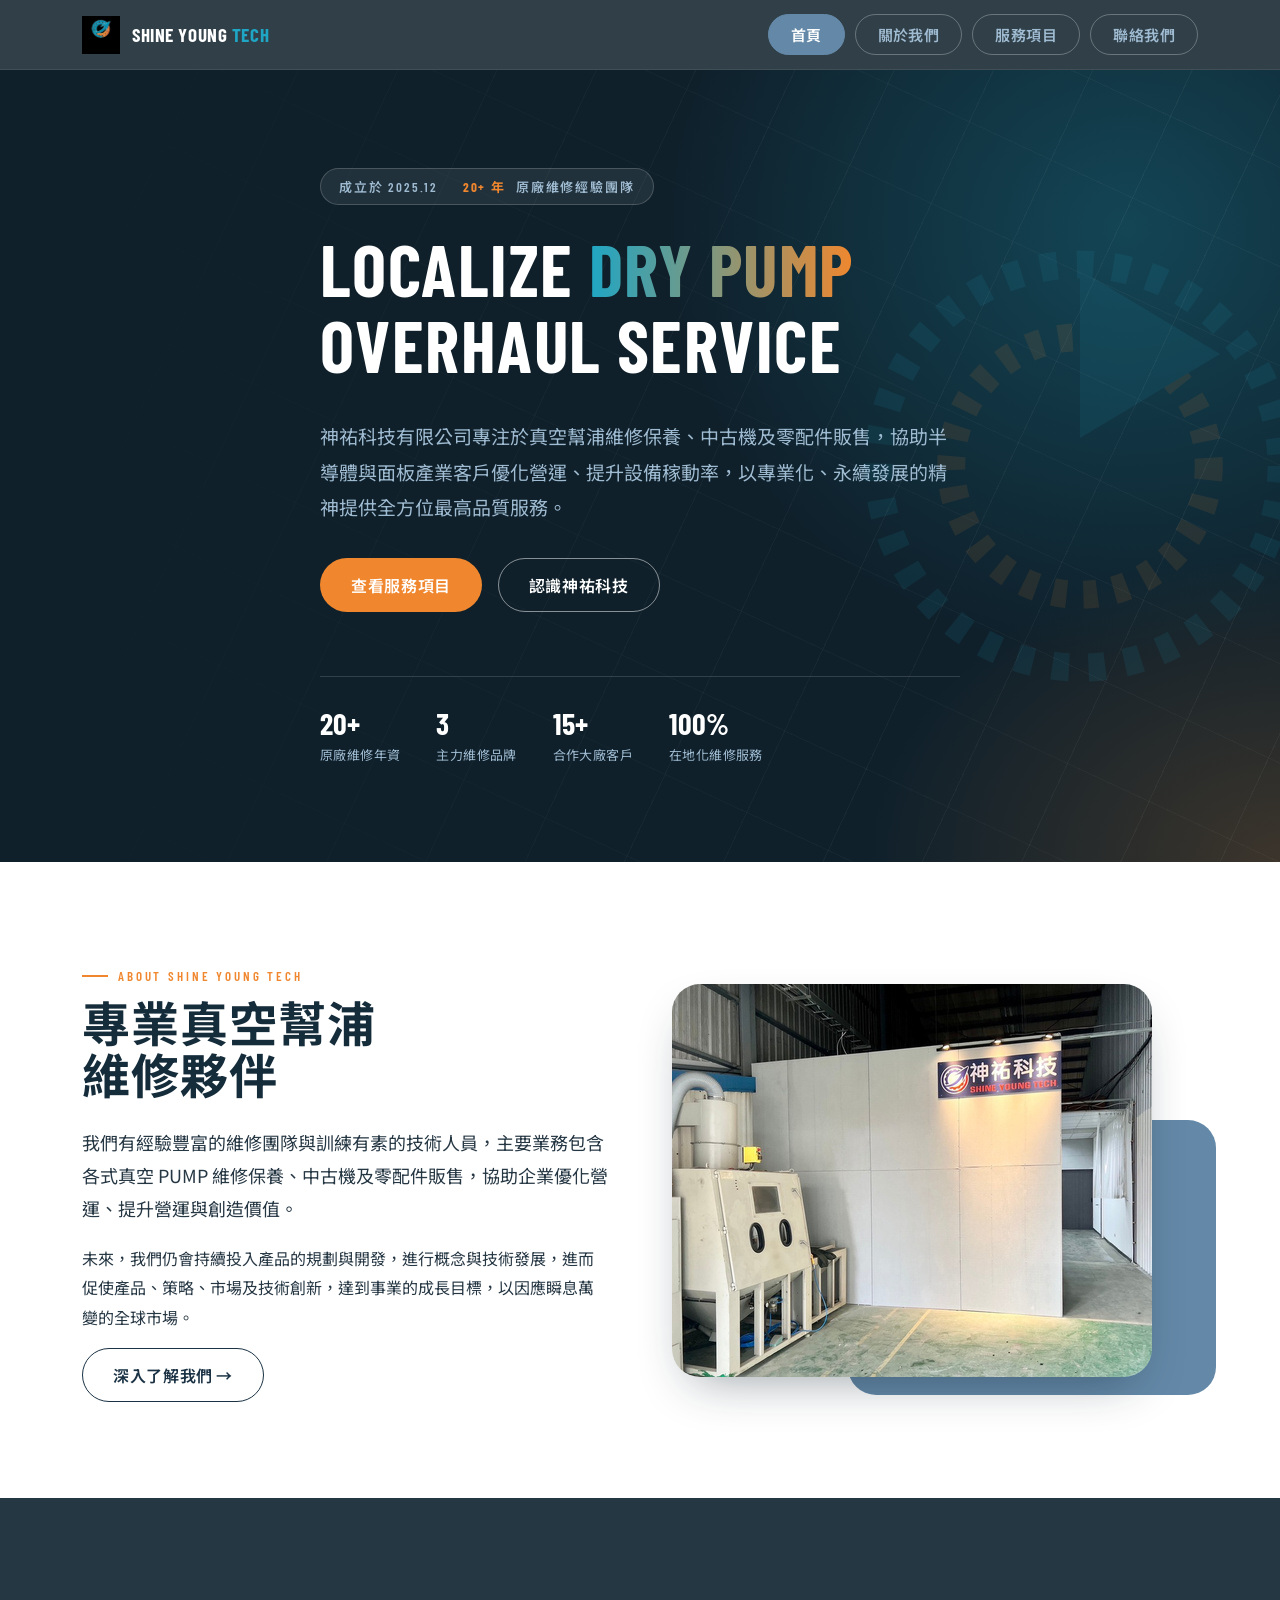
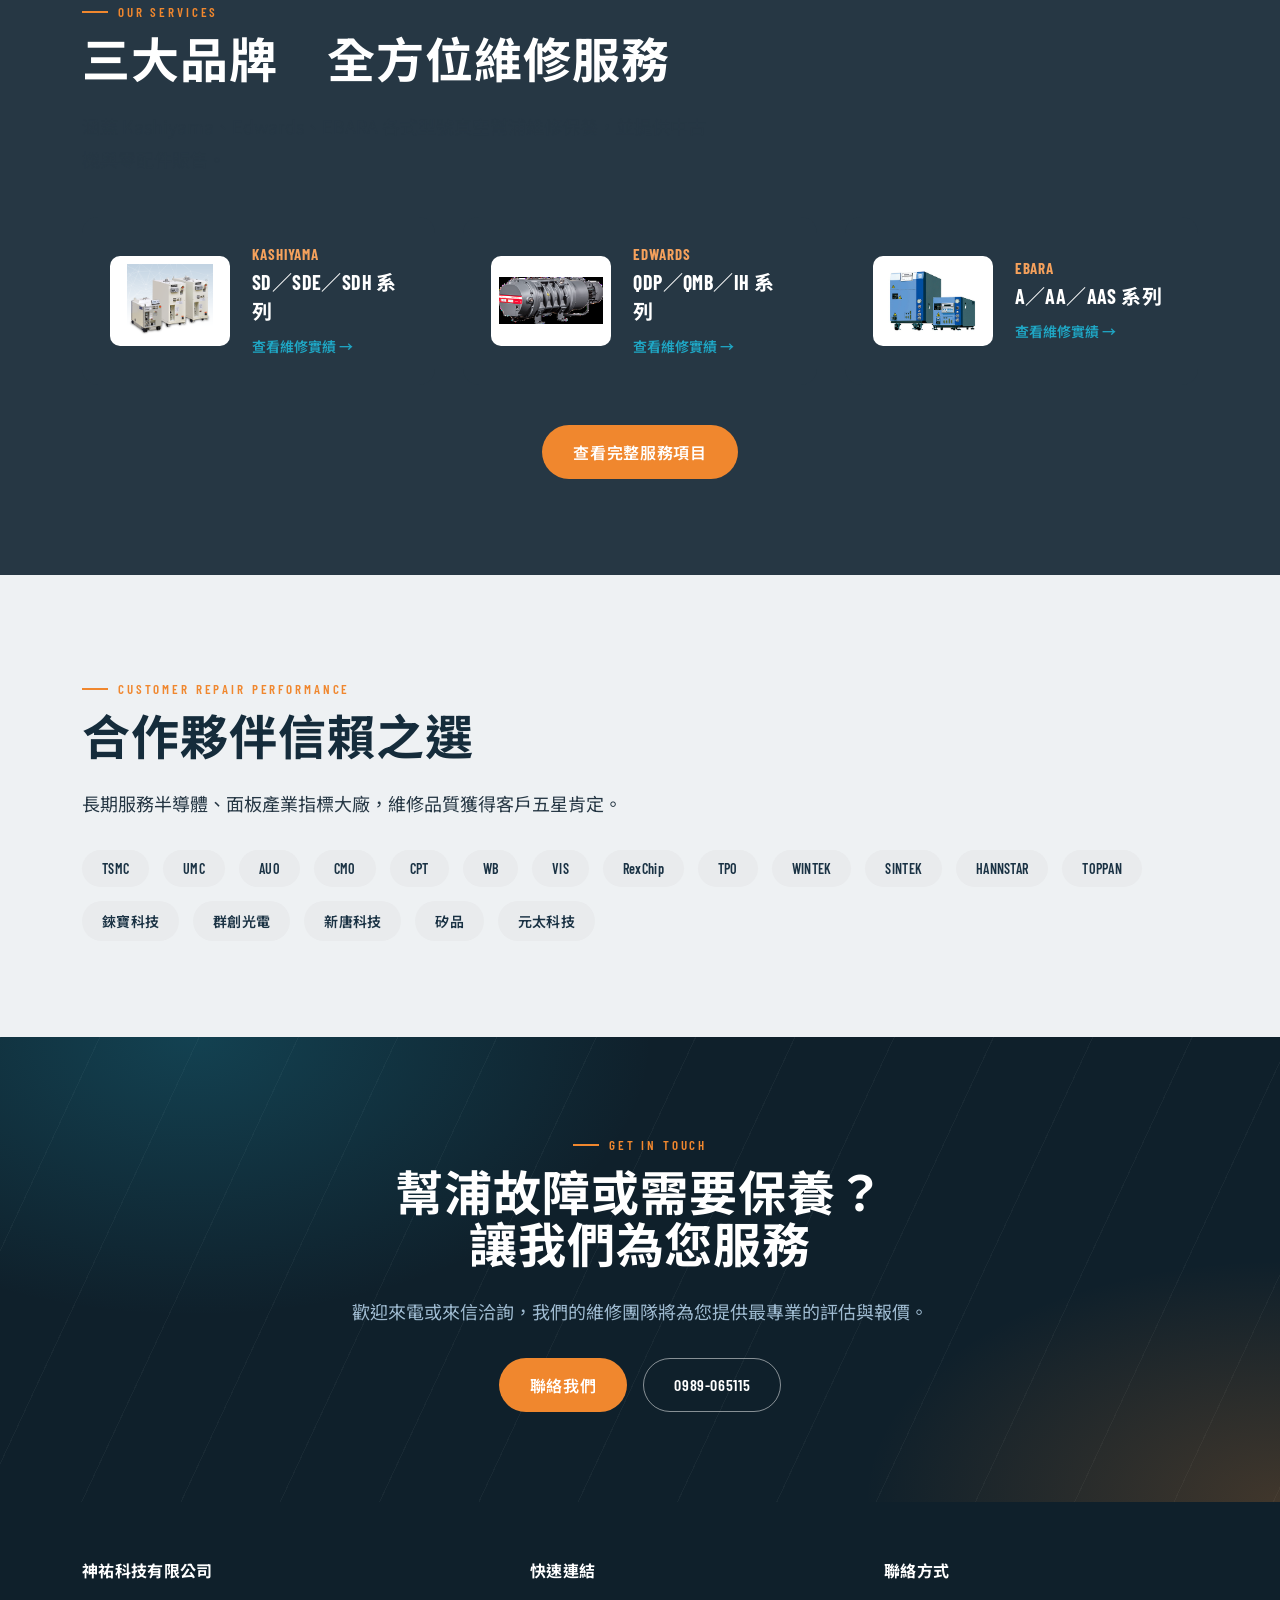
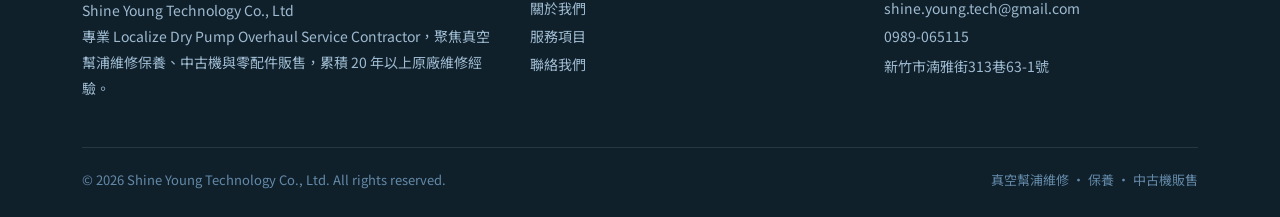
==== index.html @ 69cc83e8 "first commit" ====
<!DOCTYPE html>
<html lang="zh-Hant">
<head>
<meta charset="UTF-8" />
<meta name="viewport" content="width=device-width, initial-scale=1.0" />
<title>神祐科技有限公司｜神祐科技有限公司 SHINE YOUNG TECH</title>
<meta name="description" content="神祐科技有限公司 SHINE YOUNG TECH — 專業真空幫浦（Kashiyama、Edwards、EBARA）維修保養、中古機與零配件販售。" />
<link rel="icon" href="images/logo.png" />
<link rel="stylesheet" href="styles.css" />
</head>
<body>
  <header class="nav">
    <div class="nav-inner">
      <a href="index.html" class="brand">
        <img src="images/logo.png" alt="神祐科技有限公司 Logo" />
        <span class="brand-text">SHINE YOUNG <span>TECH</span></span>
      </a>
      <nav class="nav-links">
        <a href="index.html" class="active">首頁</a>
        <a href="about.html" class="">關於我們</a>
        <a href="service.html" class="">服務項目</a>
        <a href="contact.html" class="">聯絡我們</a>
      </nav>
      <button class="nav-toggle" aria-label="開啟選單">
        <span></span><span></span><span></span>
      </button>
    </div>
  </header>


  <section class="hero">
    <svg class="hero-gear" viewBox="0 0 200 200" fill="none" xmlns="http://www.w3.org/2000/svg" aria-hidden="true">
      <circle cx="100" cy="100" r="72" stroke="#1FA6C4" stroke-width="10" stroke-dasharray="6 7"/>
      <circle cx="100" cy="100" r="46" stroke="#F0872E" stroke-width="10" stroke-dasharray="5 6"/>
      <path d="M100 30 L150 60 L100 90 Z" fill="#1FA6C4"/>
    </svg>
    <div class="container hero-inner">
      <div class="hero-badge">成立於 2025.12　<b>20+ 年</b>原廠維修經驗團隊</div>
      <h1>Localize <em>Dry Pump</em><br>Overhaul Service</h1>
      <p class="lede">神祐科技有限公司專注於真空幫浦維修保養、中古機及零配件販售，協助半導體與面板產業客戶優化營運、提升設備稼動率，以專業化、永續發展的精神提供全方位最高品質服務。</p>
      <div class="hero-actions">
        <a href="service.html" class="btn btn-primary">查看服務項目</a>
        <a href="about.html" class="btn btn-outline">認識神祐科技</a>
      </div>
      <div class="hero-meta">
        <div><b>20+</b><span>原廠維修年資</span></div>
        <div><b>3</b><span>主力維修品牌</span></div>
        <div><b>15+</b><span>合作大廠客戶</span></div>
        <div><b>100%</b><span>在地化維修服務</span></div>
      </div>
    </div>
  </section>

  <section class="section-pad">
    <div class="container">
      <div class="split">
        <div>
          <div class="eyebrow">About Shine Young Tech</div>
          <h2 class="display">專業真空幫浦<br>維修夥伴</h2>
          <p class="lede">我們有經驗豐富的維修團隊與訓練有素的技術人員，主要業務包含各式真空 PUMP 維修保養、中古機及零配件販售，協助企業優化營運、提升營運與創造價值。</p>
          <p>未來，我們仍會持續投入產品的規劃與開發，進行概念與技術發展，進而促使產品、策略、市場及技術創新，達到事業的成長目標，以因應瞬息萬變的全球市場。</p>
          <a href="about.html" class="btn btn-ghost">深入了解我們 →</a>
        </div>
        <div class="photo-frame right">
          <img src="images/env-1.jpg" alt="神祐科技維修工廠實景" />
        </div>
      </div>
    </div>
  </section>

  <section class="section-pad panel">
    <div class="container">
      <div class="eyebrow">Our Services</div>
      <h2 class="display">三大品牌　全方位維修服務</h2>
      <p class="lede">涵蓋 Kashiyama、Edwards、EBARA 各式型號真空幫浦維修保養，並提供中古機與零配件販售。</p>
      <div class="grid grid-3" style="margin-top:40px;">
        <div class="svc-card">
          <img src="images/svc-kashiyama.png" alt="Kashiyama 真空幫浦" />
          <div class="svc-body">
            <div class="svc-brand">KASHIYAMA</div>
            <h3>SD／SDE／SDH 系列</h3>
            <a href="kashiyama.html">查看維修實績 →</a>
          </div>
        </div>
        <div class="svc-card">
          <img src="images/svc-edwards.png" alt="Edwards 真空幫浦" />
          <div class="svc-body">
            <div class="svc-brand">EDWARDS</div>
            <h3>QDP／QMB／IH 系列</h3>
            <a href="edwards.html">查看維修實績 →</a>
          </div>
        </div>
        <div class="svc-card">
          <img src="images/svc-ebara.png" alt="EBARA 真空幫浦" />
          <div class="svc-body">
            <div class="svc-brand">EBARA</div>
            <h3>A／AA／AAS 系列</h3>
            <a href="ebara.html">查看維修實績 →</a>
          </div>
        </div>
      </div>
      <div class="center" style="margin-top:40px;">
        <a href="service.html" class="btn btn-primary">查看完整服務項目</a>
      </div>
    </div>
  </section>

  <section class="section-pad mist">
    <div class="container">
      <div class="eyebrow">Customer Repair Performance</div>
      <h2 class="display">合作夥伴信賴之選</h2>
      <p class="lede">長期服務半導體、面板產業指標大廠，維修品質獲得客戶五星肯定。</p>
      <div class="brand-wall" style="margin-top:30px;">
        <span class="brand-chip">TSMC</span><span class="brand-chip">UMC</span>
        <span class="brand-chip">AUO</span><span class="brand-chip">CMO</span>
        <span class="brand-chip">CPT</span><span class="brand-chip">WB</span>
        <span class="brand-chip">VIS</span><span class="brand-chip">RexChip</span>
        <span class="brand-chip">TPO</span><span class="brand-chip">WINTEK</span>
        <span class="brand-chip">SINTEK</span><span class="brand-chip">HANNSTAR</span>
        <span class="brand-chip">TOPPAN</span><span class="brand-chip">錸寶科技</span>
        <span class="brand-chip">群創光電</span><span class="brand-chip">新唐科技</span>
        <span class="brand-chip">矽品</span><span class="brand-chip">元太科技</span>
      </div>
    </div>
  </section>

  <section class="cta-band">
    <div class="container">
      <div class="eyebrow" style="justify-content:center;">Get In Touch</div>
      <h2 class="display">幫浦故障或需要保養？<br>讓我們為您服務</h2>
      <p class="lede">歡迎來電或來信洽詢，我們的維修團隊將為您提供最專業的評估與報價。</p>
      <div class="cta-actions">
        <a href="contact.html" class="btn btn-primary">聯絡我們</a>
        <a href="tel:0989065115" class="btn btn-outline">0989-065115</a>
      </div>
    </div>
  </section>

  <footer class="site-footer">
    <div class="container">
      <div class="footer-grid">
        <div>
          <h4>神祐科技有限公司</h4>
          <p>Shine Young Technology Co., Ltd<br>專業 Localize Dry Pump Overhaul Service Contractor，聚焦真空幫浦維修保養、中古機與零配件販售，累積 20 年以上原廠維修經驗。</p>
        </div>
        <div>
          <h4>快速連結</h4>
          <a href="about.html">關於我們</a>
          <a href="service.html">服務項目</a>
          <a href="contact.html">聯絡我們</a>
        </div>
        <div>
          <h4>聯絡方式</h4>
          <a href="mailto:shine.young.tech@gmail.com">shine.young.tech@gmail.com</a>
          <a href="tel:0989065115">0989-065115</a>
          <p>新竹市湳雅街313巷63-1號</p>
        </div>
      </div>
      <div class="footer-bottom">
        <span>© 2026 Shine Young Technology Co., Ltd. All rights reserved.</span>
        <span>真空幫浦維修 · 保養 · 中古機販售</span>
      </div>
    </div>
  </footer>

<script src="nav.js"></script>
</body>
</html>
---- styles.css ----
/* ===========================================================
   SHINE YOUNG TECH — site stylesheet
   Palette derived from the company deck:
   navy 950 #10222E / navy 800 #1A3244 / panel 700 #263744
   slate 600 #3C586D / steel 500 #6489A8 / teal accent #1FA6C4
   orange accent #F0872E / mist grey #E9EBED
   =========================================================== */

@import url('https://fonts.googleapis.com/css2?family=Barlow+Condensed:wght@500;600;700;800&family=Noto+Sans+TC:wght@400;500;700;900&display=swap');

:root{
  --navy-950:#0F202B;
  --navy-900:#152C3B;
  --navy-800:#1A3244;
  --navy-700:#263744;
  --slate-600:#3C586D;
  --steel-500:#6489A8;
  --steel-300:#9FBBD1;
  --teal-400:#1FA6C4;
  --orange-500:#F0872E;
  --orange-400:#F5A15C;
  --mist-100:#EEF1F3;
  --mist-200:#E9EBED;
  --ink:#16283A;
  --white:#FFFFFF;
  --shadow: 0 20px 50px -20px rgba(15,32,43,.45);
  --radius-lg: 28px;
  --radius-md: 16px;
  --font-display:'Barlow Condensed', 'Noto Sans TC', sans-serif;
  --font-body:'Noto Sans TC', 'Barlow Condensed', sans-serif;
}

*{box-sizing:border-box;}
html{scroll-behavior:smooth;}
body{
  margin:0;
  font-family:var(--font-body);
  color:var(--ink);
  background:var(--white);
  -webkit-font-smoothing:antialiased;
}
img{max-width:100%;display:block;}
a{color:inherit;text-decoration:none;}
ul{margin:0;padding:0;list-style:none;}
h1,h2,h3,h4{
  font-family:var(--font-display);
  font-weight:700;
  letter-spacing:.02em;
  margin:0 0 .5em;
  color:var(--navy-900);
}
p{line-height:1.85;margin:0 0 1em;color:var(--navy-700);}
.container{
  max-width:1180px;
  margin:0 auto;
  padding:0 32px;
}
section{position:relative;}

/* ---------- utility ---------- */
.section-pad{padding:96px 0;}
.section-pad-sm{padding:64px 0;}
.dark{background:var(--navy-950);color:var(--white);}
.dark p{color:var(--steel-300);}
.dark h1,.dark h2,.dark h3,.dark h4{color:var(--white);}
.panel{background:var(--navy-700);color:var(--white);}
.panel p{color:var(--steel-300);}
.panel h1,.panel h2,.panel h3{color:var(--white);}
.mist{background:var(--mist-100);}
.center{text-align:center;}
.eyebrow{
  display:inline-flex;
  align-items:center;
  gap:10px;
  font-family:var(--font-display);
  font-weight:600;
  letter-spacing:.22em;
  text-transform:uppercase;
  font-size:13px;
  color:var(--orange-500);
  margin-bottom:14px;
}
.eyebrow::before{
  content:"";
  width:26px;height:2px;
  background:var(--orange-500);
  display:inline-block;
}
h1.display{
  font-size:clamp(40px,6vw,68px);
  line-height:1.04;
  text-transform:uppercase;
}
h2.display{
  font-size:clamp(32px,4.4vw,48px);
  line-height:1.08;
  text-transform:uppercase;
}
.lede{font-size:18px;color:var(--steel-300);max-width:640px;}
.mist .lede,.section-pad p.lede{color:var(--navy-700);}

/* ---------- buttons ---------- */
.btn{
  display:inline-flex;
  align-items:center;
  gap:8px;
  padding:14px 30px;
  border-radius:999px;
  font-family:var(--font-display);
  font-weight:600;
  letter-spacing:.04em;
  font-size:16px;
  border:1px solid transparent;
  cursor:pointer;
  transition:transform .2s ease, background .2s ease, color .2s ease, border-color .2s ease;
}
.btn:hover{transform:translateY(-2px);}
.btn-primary{background:var(--orange-500);color:var(--white);}
.btn-primary:hover{background:var(--orange-400);}
.btn-outline{border-color:rgba(255,255,255,.5);color:var(--white);}
.btn-outline:hover{border-color:var(--white);background:rgba(255,255,255,.08);}
.btn-ghost{border-color:var(--navy-800);color:var(--navy-800);}
.btn-ghost:hover{background:var(--navy-800);color:var(--white);}
.btn-sm{padding:10px 22px;font-size:14px;}

/* ---------- nav ---------- */
.nav{
  position:sticky;top:0;z-index:100;
  background:rgba(15,32,43,.86);
  backdrop-filter:blur(10px);
  border-bottom:1px solid rgba(255,255,255,.08);
}
.nav-inner{
  max-width:1180px;margin:0 auto;padding:14px 32px;
  display:flex;align-items:center;justify-content:space-between;
}
.brand{display:flex;align-items:center;gap:12px;}
.brand img{width:38px;height:38px;}
.brand-text{
  font-family:var(--font-display);
  font-weight:700;
  font-size:19px;
  color:var(--white);
  letter-spacing:.03em;
}
.brand-text span{color:var(--teal-400);}
.nav-links{display:flex;align-items:center;gap:10px;}
.nav-links a{
  padding:9px 22px;
  border-radius:999px;
  border:1px solid rgba(255,255,255,.28);
  color:var(--steel-300);
  font-family:var(--font-display);
  font-weight:600;
  font-size:15px;
  letter-spacing:.03em;
  transition:.2s ease;
}
.nav-links a:hover{border-color:var(--white);color:var(--white);}
.nav-links a.active{background:var(--steel-500);border-color:var(--steel-500);color:var(--white);}
.nav-toggle{display:none;background:none;border:0;cursor:pointer;padding:6px;}
.nav-toggle span{display:block;width:24px;height:2px;background:var(--white);margin:5px 0;}

@media (max-width:860px){
  .nav-toggle{display:block;}
  .nav-links{
    position:absolute;top:100%;left:0;right:0;
    background:var(--navy-900);
    flex-direction:column;align-items:stretch;
    padding:14px 24px 22px;
    display:none;
    border-bottom:1px solid rgba(255,255,255,.08);
  }
  .nav-links.open{display:flex;}
  .nav-links a{text-align:center;}
}

/* ---------- footer ---------- */
.site-footer{
  background:var(--navy-950);
  color:var(--steel-300);
  padding:56px 0 28px;
}
.footer-grid{
  display:grid;
  grid-template-columns:1.3fr 1fr 1fr;
  gap:40px;
  padding-bottom:32px;
  border-bottom:1px solid rgba(255,255,255,.1);
}
.footer-grid h4{color:var(--white);font-size:16px;margin-bottom:16px;}
.footer-grid p, .footer-grid a{color:var(--steel-300);font-size:14px;}
.footer-grid a{display:block;margin-bottom:8px;transition:.2s;}
.footer-grid a:hover{color:var(--white);}
.footer-bottom{
  display:flex;justify-content:space-between;flex-wrap:wrap;gap:8px;
  padding-top:22px;font-size:13px;color:var(--steel-500,#6489A8);
}
@media (max-width:720px){.footer-grid{grid-template-columns:1fr;}}

/* ---------- hero ---------- */
.hero{
  position:relative;
  min-height:88vh;
  display:flex;
  align-items:center;
  background:var(--navy-950);
  overflow:hidden;
}
.hero::before{
  content:"";
  position:absolute;inset:0;
  background:
    radial-gradient(60% 90% at 88% 20%, rgba(31,166,196,.28) 0%, transparent 60%),
    radial-gradient(50% 60% at 100% 100%, rgba(240,135,46,.20) 0%, transparent 65%);
  pointer-events:none;
}
.hero::after{
  content:"";
  position:absolute;inset:0;
  background:
    repeating-linear-gradient(115deg, rgba(255,255,255,.045) 0 1px, transparent 1px 90px),
    repeating-linear-gradient(25deg, rgba(255,255,255,.03) 0 1px, transparent 1px 90px);
  mask-image:linear-gradient(90deg, rgba(0,0,0,0) 0%, rgba(0,0,0,.85) 60%, rgba(0,0,0,1) 100%);
  -webkit-mask-image:linear-gradient(90deg, rgba(0,0,0,0) 0%, rgba(0,0,0,.85) 60%, rgba(0,0,0,1) 100%);
  pointer-events:none;
}
.hero-gear{
  position:absolute;right:-80px;top:50%;transform:translateY(-50%);
  width:560px;height:560px;opacity:.10;
  pointer-events:none;
}
.hero-inner{position:relative;z-index:2;}
.hero-badge{
  display:inline-flex;align-items:center;gap:10px;
  padding:8px 18px;border-radius:999px;
  background:rgba(255,255,255,.08);
  border:1px solid rgba(255,255,255,.18);
  font-size:13px;letter-spacing:.14em;text-transform:uppercase;
  font-family:var(--font-display);font-weight:600;
  color:var(--steel-300);margin-bottom:26px;
}
.hero-badge b{color:var(--orange-500);}
.hero h1{
  color:var(--white);
  font-size:clamp(38px,6.4vw,72px);
  line-height:1.05;
  text-transform:uppercase;
  max-width:900px;
}
.hero h1 em{
  font-style:normal;
  background:linear-gradient(90deg,var(--teal-400),var(--orange-500));
  -webkit-background-clip:text;background-clip:text;color:transparent;
}
.hero .lede{color:var(--steel-300);margin:22px 0 34px;font-size:19px;}
.hero-actions{display:flex;gap:16px;flex-wrap:wrap;}
.hero-meta{
  margin-top:64px;
  display:flex;gap:36px;flex-wrap:wrap;
  padding-top:28px;border-top:1px solid rgba(255,255,255,.14);
}
.hero-meta div{display:flex;flex-direction:column;gap:4px;}
.hero-meta b{font-family:var(--font-display);font-size:30px;color:var(--white);}
.hero-meta span{font-size:13px;color:var(--steel-300);letter-spacing:.03em;}

/* ---------- page hero (inner pages) ---------- */
.page-hero{
  background:var(--navy-950);
  padding:76px 0 64px;
  position:relative;
  overflow:hidden;
}
.page-hero::after{
  content:"";position:absolute;right:-120px;top:-120px;
  width:360px;height:360px;border-radius:50%;
  background:radial-gradient(circle,rgba(31,166,196,.18),transparent 70%);
}
.page-hero h1{color:var(--white);}
.breadcrumb{
  font-size:13px;letter-spacing:.08em;text-transform:uppercase;
  color:var(--steel-300);margin-bottom:18px;font-family:var(--font-display);font-weight:600;
}
.breadcrumb a{color:var(--teal-400);}
.breadcrumb a:hover{text-decoration:underline;}

/* ---------- cards / grids ---------- */
.grid{display:grid;gap:28px;}
.grid-2{grid-template-columns:1fr 1fr;}
.grid-3{grid-template-columns:repeat(3,1fr);}
.grid-4{grid-template-columns:repeat(4,1fr);}
@media (max-width:900px){
  .grid-2,.grid-3,.grid-4{grid-template-columns:1fr 1fr;}
}
@media (max-width:620px){
  .grid-2,.grid-3,.grid-4{grid-template-columns:1fr;}
}

.card{
  background:var(--white);
  border-radius:var(--radius-md);
  padding:34px;
  box-shadow:var(--shadow);
  border:1px solid var(--mist-200);
}
.card h3{font-size:22px;margin-bottom:10px;}
.card p{font-size:15px;}

.split{
  display:grid;
  grid-template-columns:1fr 1fr;
  gap:64px;
  align-items:center;
}
@media (max-width:900px){.split{grid-template-columns:1fr;gap:36px;}}
.split img{border-radius:var(--radius-lg);box-shadow:var(--shadow);}

/* photo frame accent (echoes deck's offset-block motif) */
.photo-frame{position:relative;}
.photo-frame::before{
  content:"";
  position:absolute;
  width:70%;height:70%;
  background:var(--steel-500);
  border-radius:var(--radius-lg);
  z-index:0;
}
.photo-frame.right::before{right:-18px;bottom:-18px;}
.photo-frame.left::before{left:-18px;bottom:-18px;}
.photo-frame img{position:relative;z-index:1;}

/* service cards */
.svc-card{
  background:var(--navy-700);
  border-radius:var(--radius-md);
  padding:28px;
  color:var(--white);
  display:flex;
  gap:22px;
  align-items:center;
  transition:transform .25s ease, background .25s ease;
}
.svc-card:hover{transform:translateY(-4px);background:var(--slate-600);}
.svc-card img{
  width:120px;height:90px;object-fit:contain;
  background:var(--white);
  border-radius:10px;
  padding:8px;flex:none;
}
.svc-card .svc-body{flex:1;}
.svc-card .svc-brand{
  font-family:var(--font-display);font-weight:700;font-size:15px;
  color:var(--orange-400);letter-spacing:.06em;margin-bottom:4px;
}
.svc-card h3{color:var(--white);font-size:20px;margin-bottom:8px;}
.svc-card p{color:var(--steel-300);font-size:14px;margin-bottom:14px;}
.svc-card a{
  font-family:var(--font-display);font-weight:600;font-size:14px;
  color:var(--teal-400);display:inline-flex;align-items:center;gap:6px;
}
.svc-card a:hover{text-decoration:underline;}

/* process steps */
.steps{display:flex;flex-direction:column;gap:0;}
.step{
  display:flex;gap:20px;align-items:flex-start;
  padding:18px 0;
  border-bottom:1px solid rgba(255,255,255,.08);
}
.step:last-child{border-bottom:0;}
.step .num{
  width:38px;height:38px;border-radius:50%;
  border:1px solid var(--teal-400);color:var(--teal-400);
  display:flex;align-items:center;justify-content:center;
  font-family:var(--font-display);font-weight:700;flex:none;
}
.step h4{color:var(--white);font-size:17px;margin:0;}

/* logo wall */
.brand-wall{
  display:flex;flex-wrap:wrap;gap:14px;
}
.brand-chip{
  padding:10px 20px;border-radius:999px;
  background:var(--mist-200);
  font-family:var(--font-display);font-weight:600;
  font-size:14px;color:var(--navy-800);
  letter-spacing:.02em;
}

/* gallery */
.gallery{display:grid;grid-template-columns:repeat(4,1fr);gap:16px;}
.gallery img{border-radius:12px;aspect-ratio:4/3;object-fit:cover;box-shadow:var(--shadow);}
@media (max-width:900px){.gallery{grid-template-columns:repeat(2,1fr);}}

/* CTA band */
.cta-band{
  position:relative;
  padding:90px 0;
  background:var(--navy-950);
  overflow:hidden;
  text-align:center;
}
.cta-band::before{
  content:"";position:absolute;inset:0;
  background:
    radial-gradient(60% 100% at 15% 0%, rgba(31,166,196,.25) 0%, transparent 60%),
    radial-gradient(50% 80% at 100% 100%, rgba(240,135,46,.22) 0%, transparent 65%),
    repeating-linear-gradient(115deg, rgba(255,255,255,.04) 0 1px, transparent 1px 90px);
}
.cta-band .container{position:relative;z-index:2;}
.cta-band h2{color:var(--white);}
.cta-band .lede{margin:0 auto 30px;color:var(--steel-300);}
.cta-actions{display:flex;justify-content:center;gap:16px;flex-wrap:wrap;}

/* contact page */
.contact-grid{
  display:grid;
  grid-template-columns:.9fr 1.1fr;
  gap:48px;
}
@media (max-width:900px){.contact-grid{grid-template-columns:1fr;}}
.info-card{
  background:var(--navy-700);
  color:var(--white);
  border-radius:var(--radius-lg);
  padding:36px;
}
.info-card h3{color:var(--white);}
.info-row{
  display:flex;gap:16px;align-items:flex-start;
  padding:16px 0;border-top:1px solid rgba(255,255,255,.1);
}
.info-row:first-of-type{border-top:0;}
.info-row .ic{
  width:42px;height:42px;border-radius:50%;
  background:var(--orange-500);color:var(--white);
  display:flex;align-items:center;justify-content:center;flex:none;
  font-size:18px;
}
.info-row b{display:block;color:var(--white);font-family:var(--font-display);font-size:15px;letter-spacing:.02em;}
.info-row span{color:var(--steel-300);font-size:15px;}

.form{
  background:var(--white);
  border:1px solid var(--mist-200);
  border-radius:var(--radius-lg);
  padding:40px;
  box-shadow:var(--shadow);
}
.form-row{display:grid;grid-template-columns:1fr 1fr;gap:18px;margin-bottom:18px;}
@media (max-width:560px){.form-row{grid-template-columns:1fr;}}
.field{display:flex;flex-direction:column;gap:8px;}
.field label{font-size:13px;font-weight:700;color:var(--navy-800);letter-spacing:.03em;}
.field input,.field textarea,.field select{
  border:1px solid var(--mist-200);
  background:var(--mist-100);
  border-radius:10px;
  padding:13px 16px;
  font-family:var(--font-body);
  font-size:15px;
  color:var(--ink);
}
.field textarea{resize:vertical;min-height:120px;}
.field input:focus,.field textarea:focus,.field select:focus{
  outline:2px solid var(--teal-400);outline-offset:1px;background:var(--white);
}

.step-plain{
  padding:14px 0;
  border-bottom:1px solid var(--mist-200);
  font-size:17px;
  color:var(--navy-800);
}
.step-plain:last-child{border-bottom:0;}
.step-plain b{color:var(--orange-500);font-family:var(--font-display);}

/* misc */
.tag-check{
  display:flex;align-items:center;gap:12px;margin-bottom:14px;
}
.tag-check .dot{
  width:26px;height:26px;border-radius:50%;
  background:var(--teal-400);color:var(--navy-950);
  display:flex;align-items:center;justify-content:center;
  font-size:13px;font-weight:800;flex:none;
}

/* focus visibility */
a:focus-visible,button:focus-visible,input:focus-visible,textarea:focus-visible{
  outline:2px solid var(--teal-400);outline-offset:2px;
}

@media (prefers-reduced-motion: reduce){
  *{animation:none !important;transition:none !important;}
}
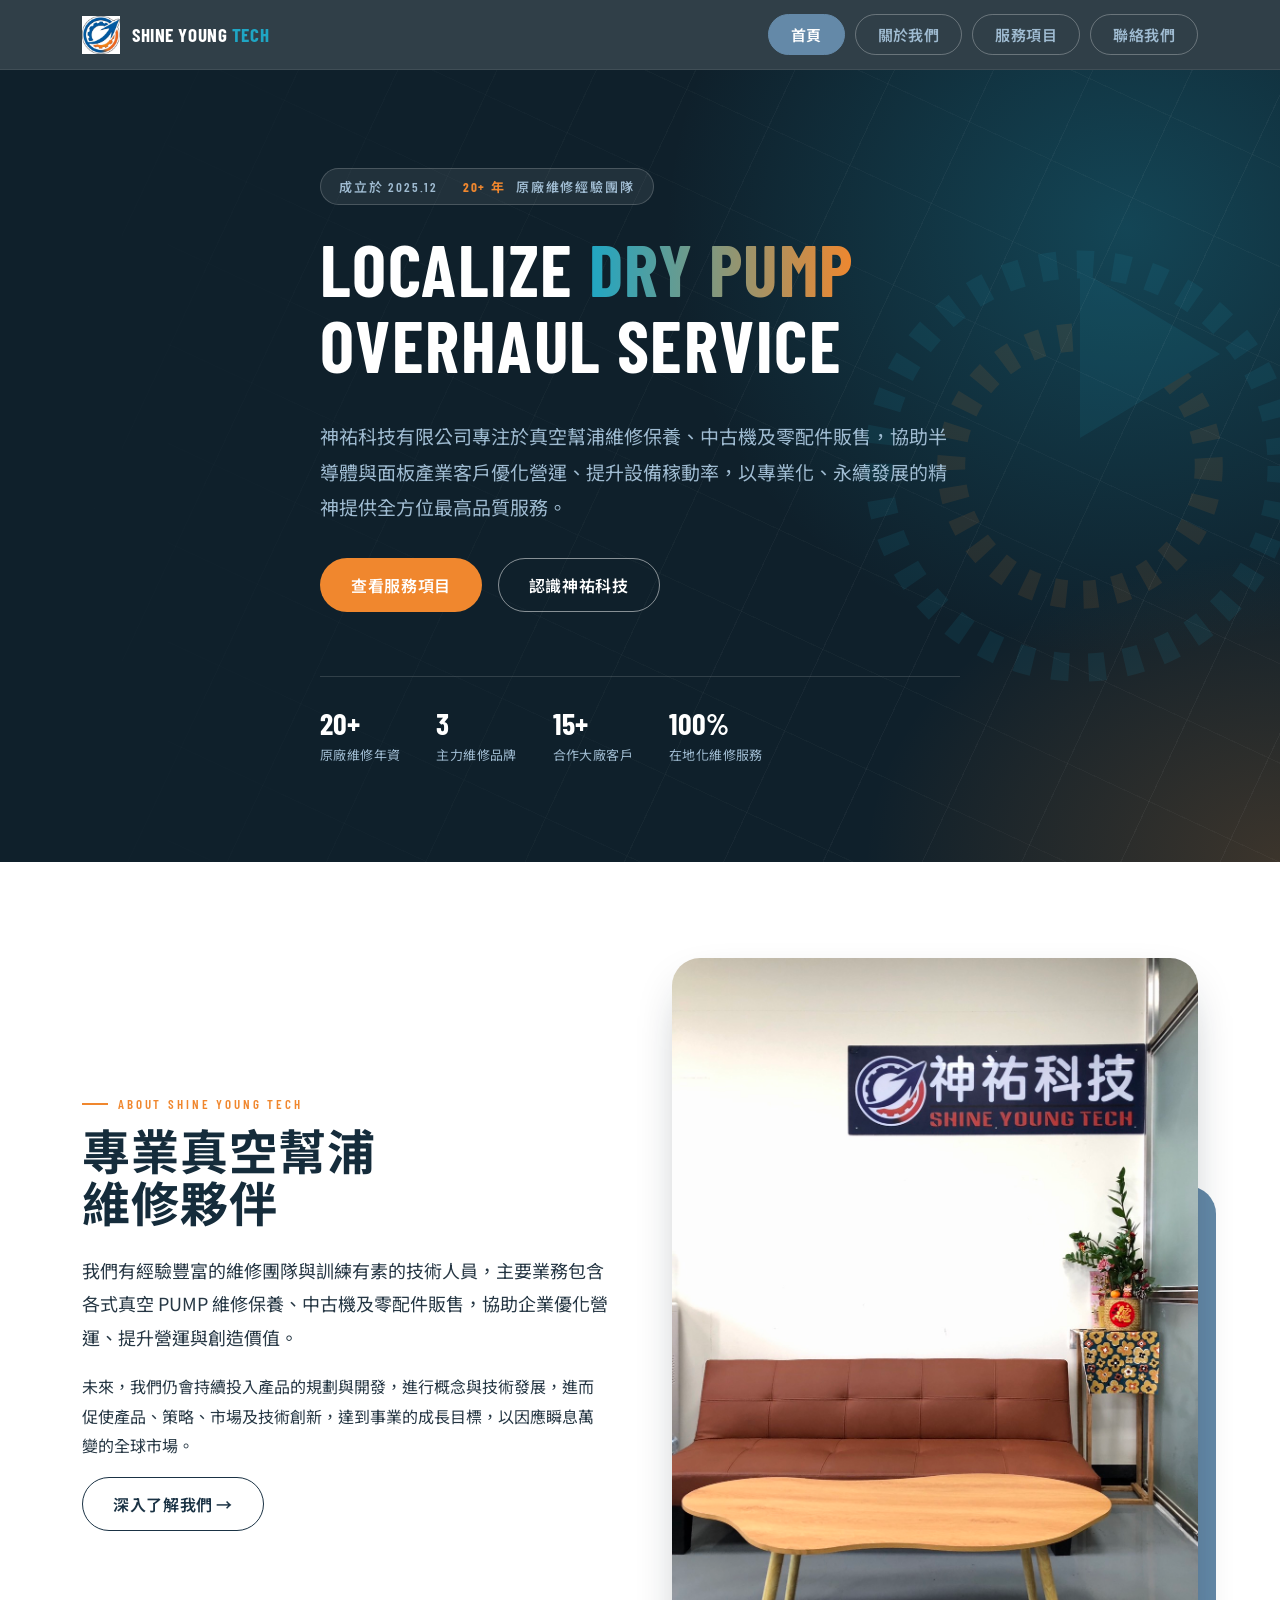
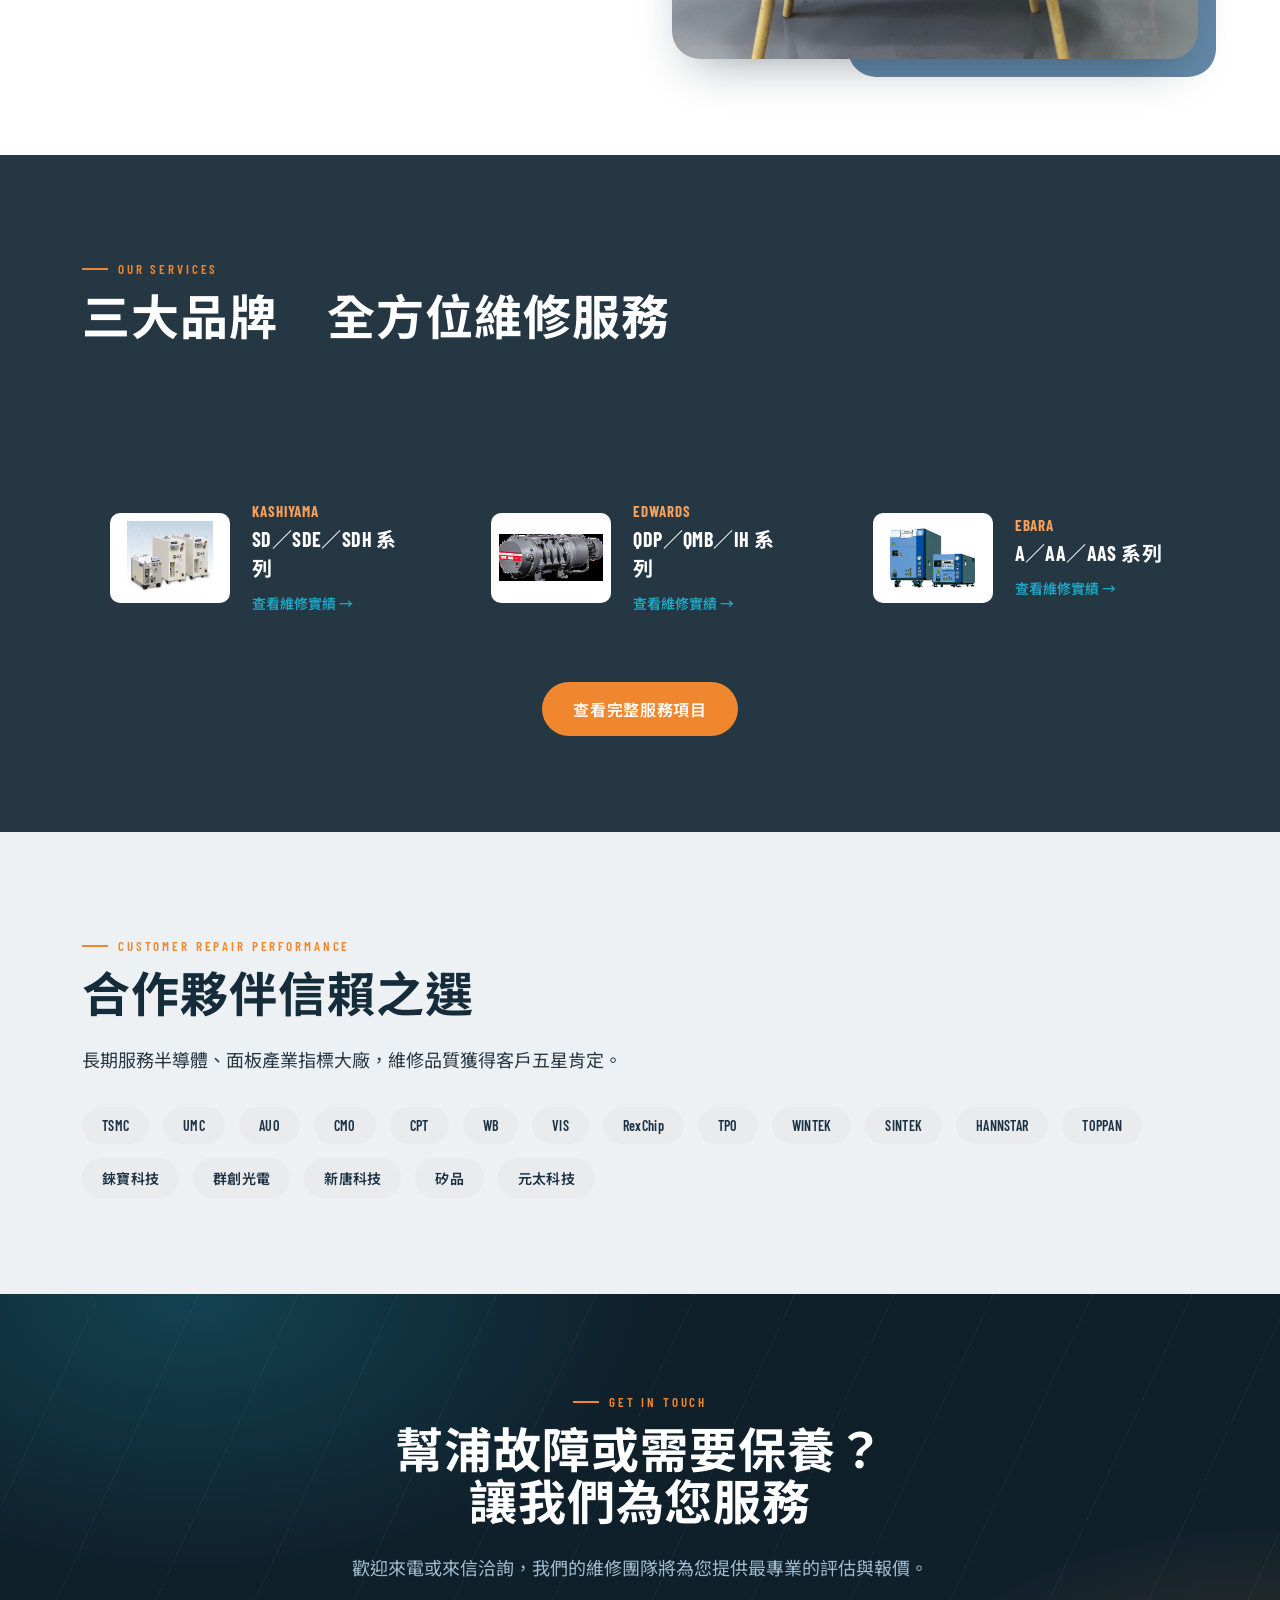
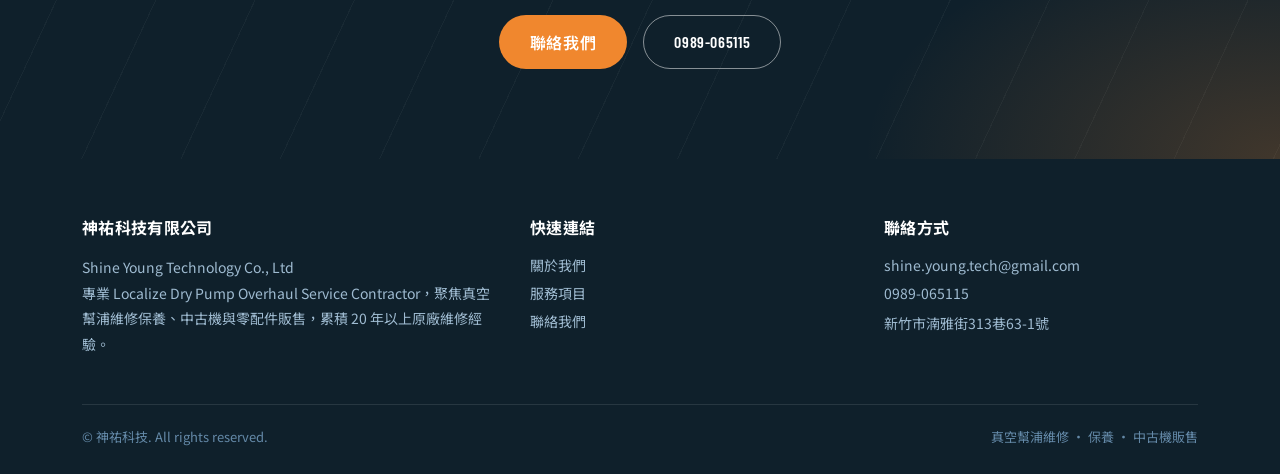
==== commit 1c7e2853: "改圖片 神祐logo和主場景 以及 產權聲明" ====
--- a/index.html
+++ b/index.html
@@ -5,14 +5,14 @@
 <meta name="viewport" content="width=device-width, initial-scale=1.0" />
 <title>神祐科技有限公司｜神祐科技有限公司 SHINE YOUNG TECH</title>
 <meta name="description" content="神祐科技有限公司 SHINE YOUNG TECH — 專業真空幫浦（Kashiyama、Edwards、EBARA）維修保養、中古機與零配件販售。" />
-<link rel="icon" href="images/logo.png" />
+<link rel="icon" href="images/IMG_3311.JPG" />
 <link rel="stylesheet" href="styles.css" />
 </head>
 <body>
   <header class="nav">
     <div class="nav-inner">
       <a href="index.html" class="brand">
-        <img src="images/logo.png" alt="神祐科技有限公司 Logo" />
+        <img src="images/IMG_3311.JPG" alt="神祐科技有限公司 Logo" />
         <span class="brand-text">SHINE YOUNG <span>TECH</span></span>
       </a>
       <nav class="nav-links">
@@ -62,7 +62,7 @@
           <a href="about.html" class="btn btn-ghost">深入了解我們 →</a>
         </div>
         <div class="photo-frame right">
-          <img src="images/env-1.jpg" alt="神祐科技維修工廠實景" />
+          <img src="images/IMG_3310.JPG" alt="神祐科技維修工廠實景" />
         </div>
       </div>
     </div>
@@ -157,7 +157,7 @@
         </div>
       </div>
       <div class="footer-bottom">
-        <span>© 2026 Shine Young Technology Co., Ltd. All rights reserved.</span>
+        <span>© 神祐科技. All rights reserved.</span>
         <span>真空幫浦維修 · 保養 · 中古機販售</span>
       </div>
     </div>
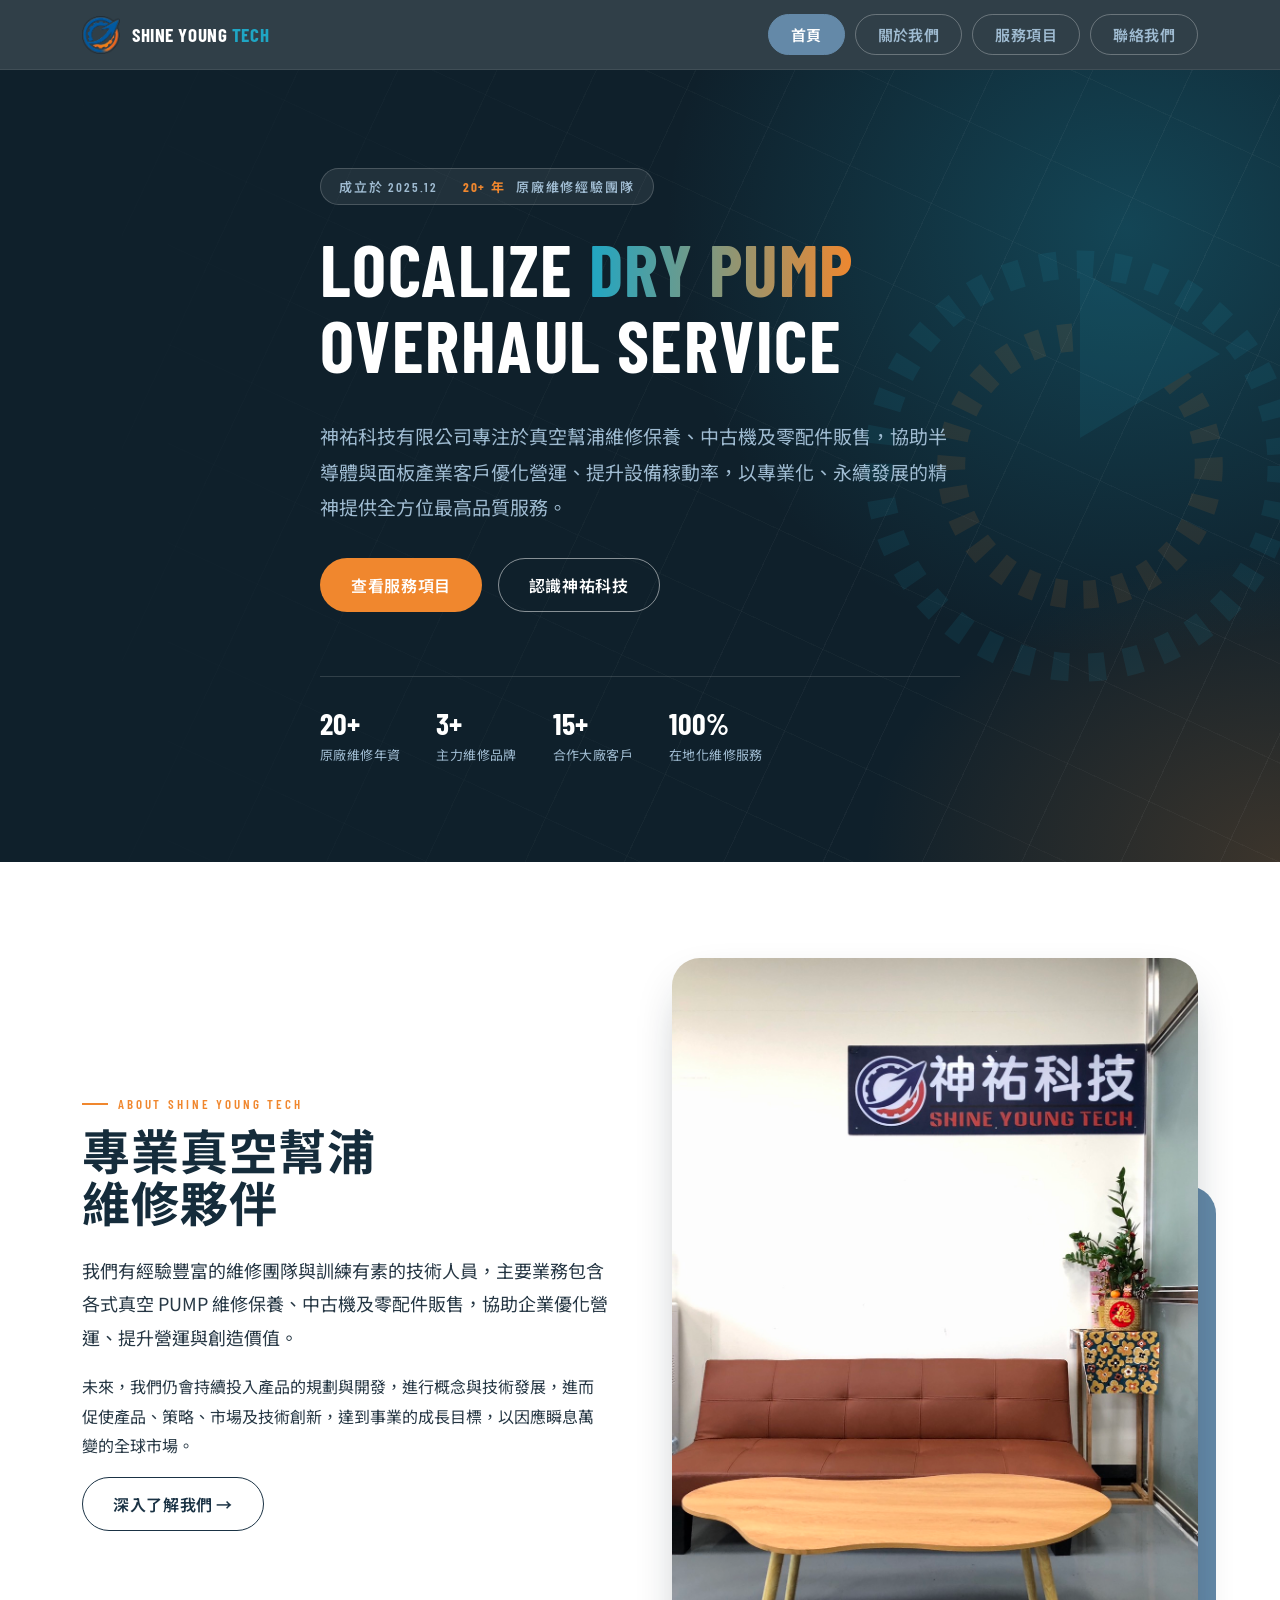
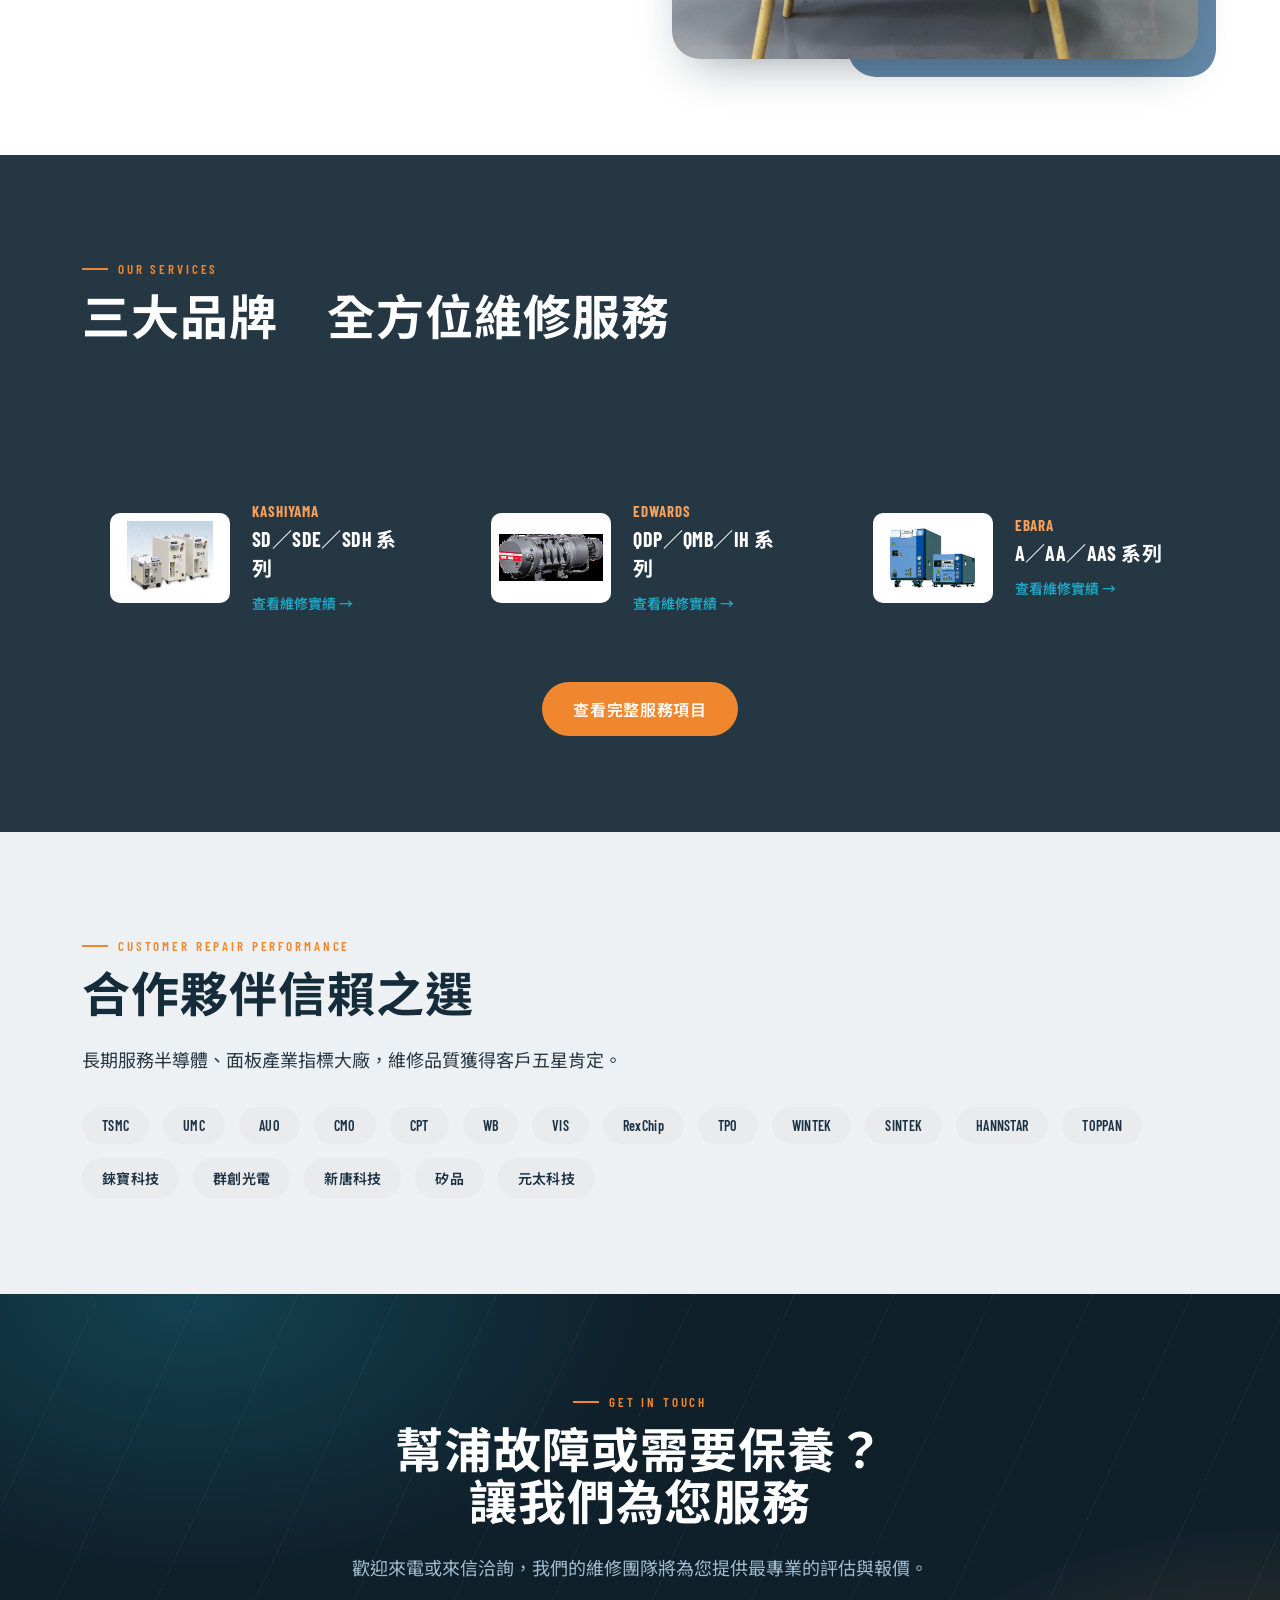
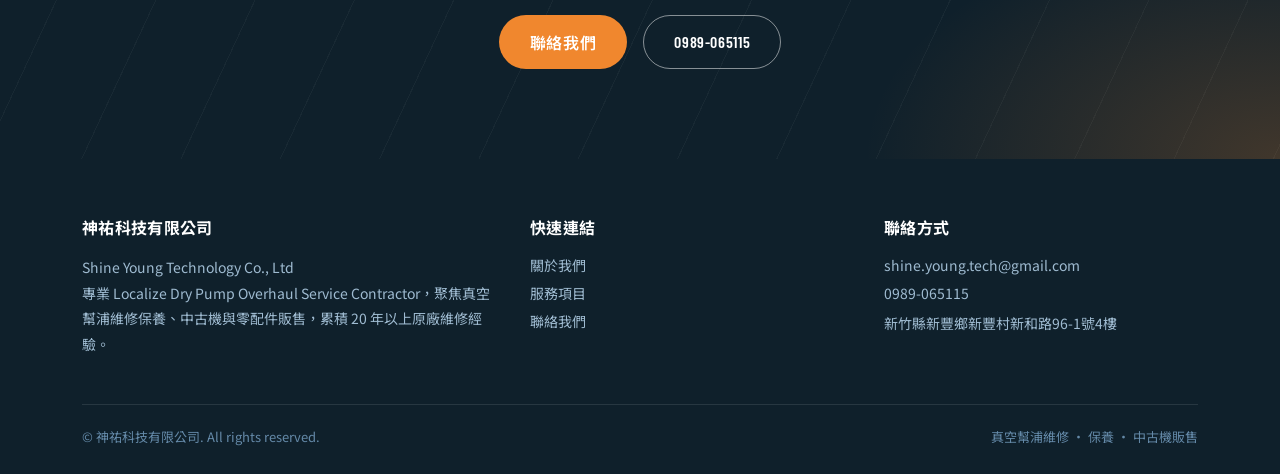
==== commit ef80c66c: "地址和公司 logo" ====
--- a/index.html
+++ b/index.html
@@ -5,14 +5,14 @@
 <meta name="viewport" content="width=device-width, initial-scale=1.0" />
 <title>神祐科技有限公司｜神祐科技有限公司 SHINE YOUNG TECH</title>
 <meta name="description" content="神祐科技有限公司 SHINE YOUNG TECH — 專業真空幫浦（Kashiyama、Edwards、EBARA）維修保養、中古機與零配件販售。" />
-<link rel="icon" href="images/IMG_3311.JPG" />
+<link rel="icon" href="images/newlogo.png" />
 <link rel="stylesheet" href="styles.css" />
 </head>
 <body>
   <header class="nav">
     <div class="nav-inner">
       <a href="index.html" class="brand">
-        <img src="images/IMG_3311.JPG" alt="神祐科技有限公司 Logo" />
+        <img src="images/newlogo.png" alt="神祐科技有限公司 Logo" />
         <span class="brand-text">SHINE YOUNG <span>TECH</span></span>
       </a>
       <nav class="nav-links">
@@ -44,7 +44,7 @@
       </div>
       <div class="hero-meta">
         <div><b>20+</b><span>原廠維修年資</span></div>
-        <div><b>3</b><span>主力維修品牌</span></div>
+        <div><b>3+</b><span>主力維修品牌</span></div>
         <div><b>15+</b><span>合作大廠客戶</span></div>
         <div><b>100%</b><span>在地化維修服務</span></div>
       </div>
@@ -153,11 +153,11 @@
           <h4>聯絡方式</h4>
           <a href="mailto:shine.young.tech@gmail.com">shine.young.tech@gmail.com</a>
           <a href="tel:0989065115">0989-065115</a>
-          <p>新竹市湳雅街313巷63-1號</p>
+          <p>新竹縣新豐鄉新豐村新和路96-1號4樓</p>
         </div>
       </div>
       <div class="footer-bottom">
-        <span>© 神祐科技. All rights reserved.</span>
+        <span>© 神祐科技有限公司. All rights reserved.</span>
         <span>真空幫浦維修 · 保養 · 中古機販售</span>
       </div>
     </div>
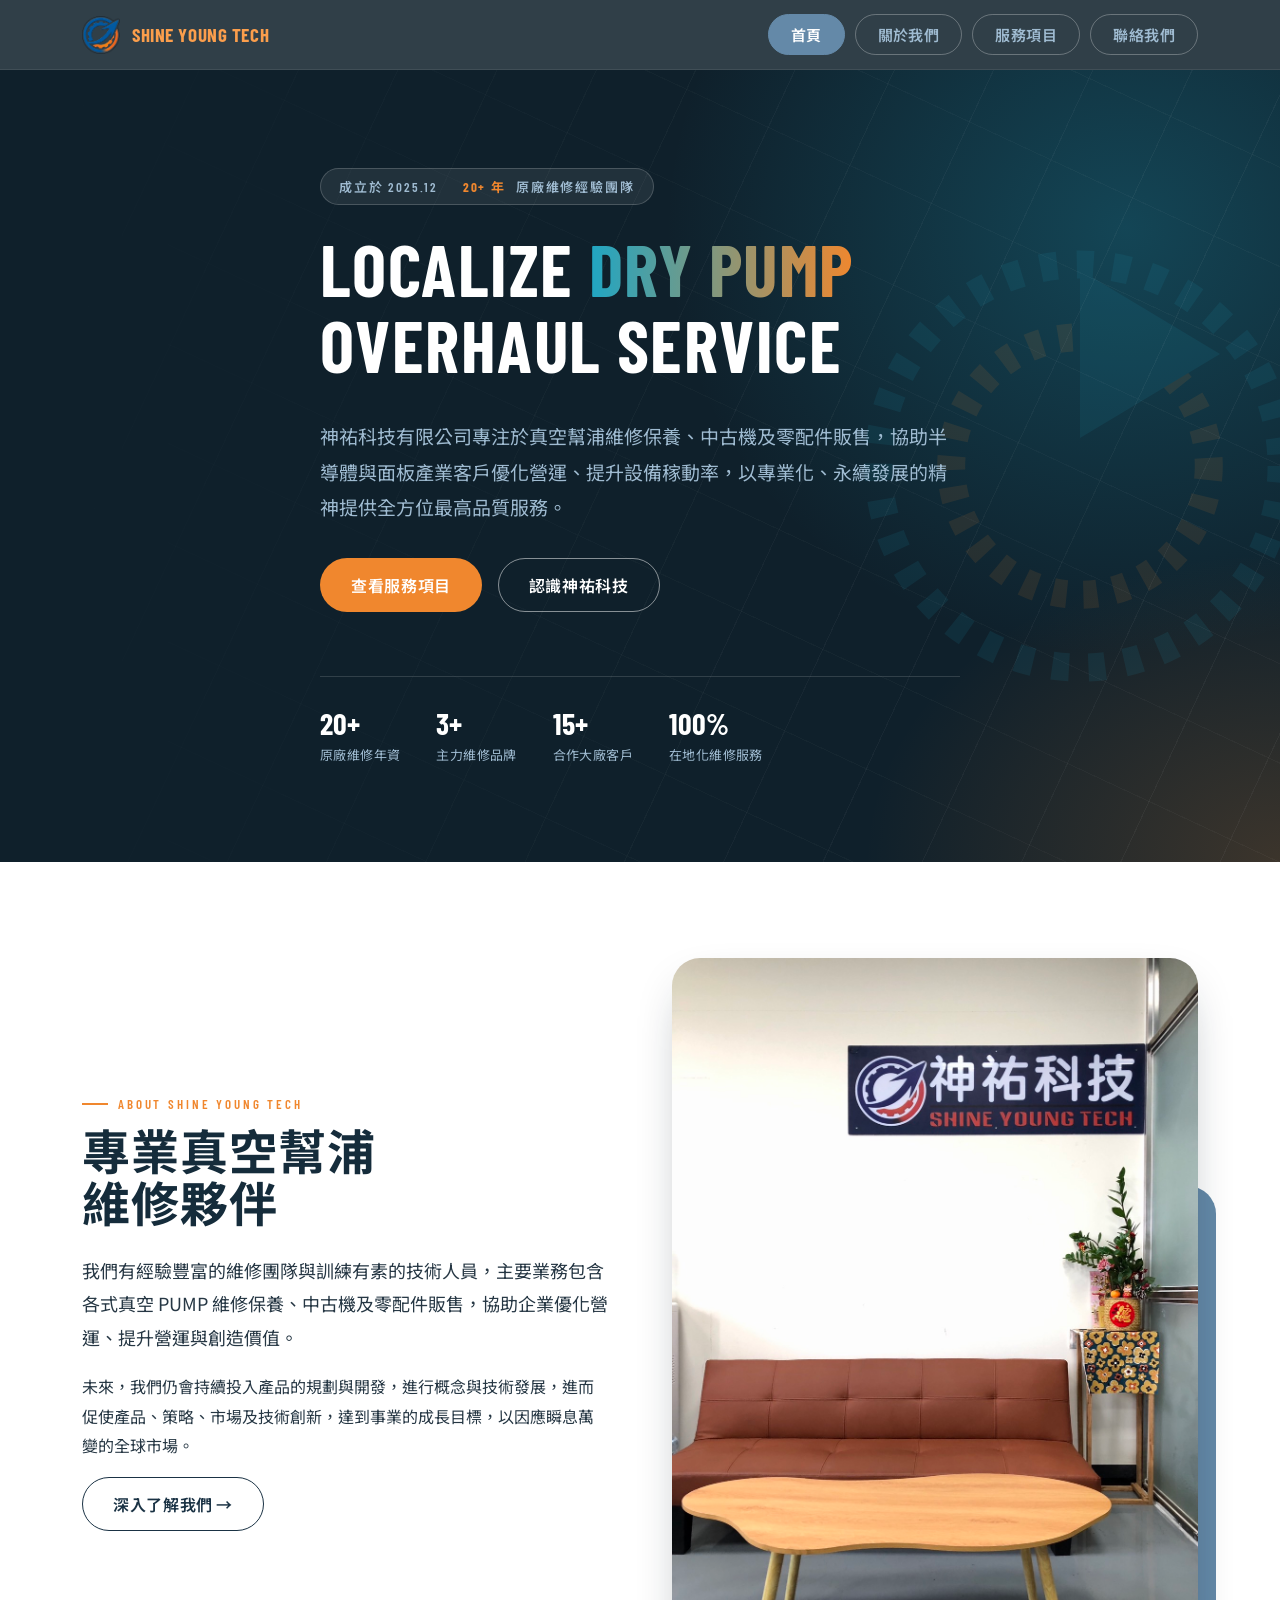
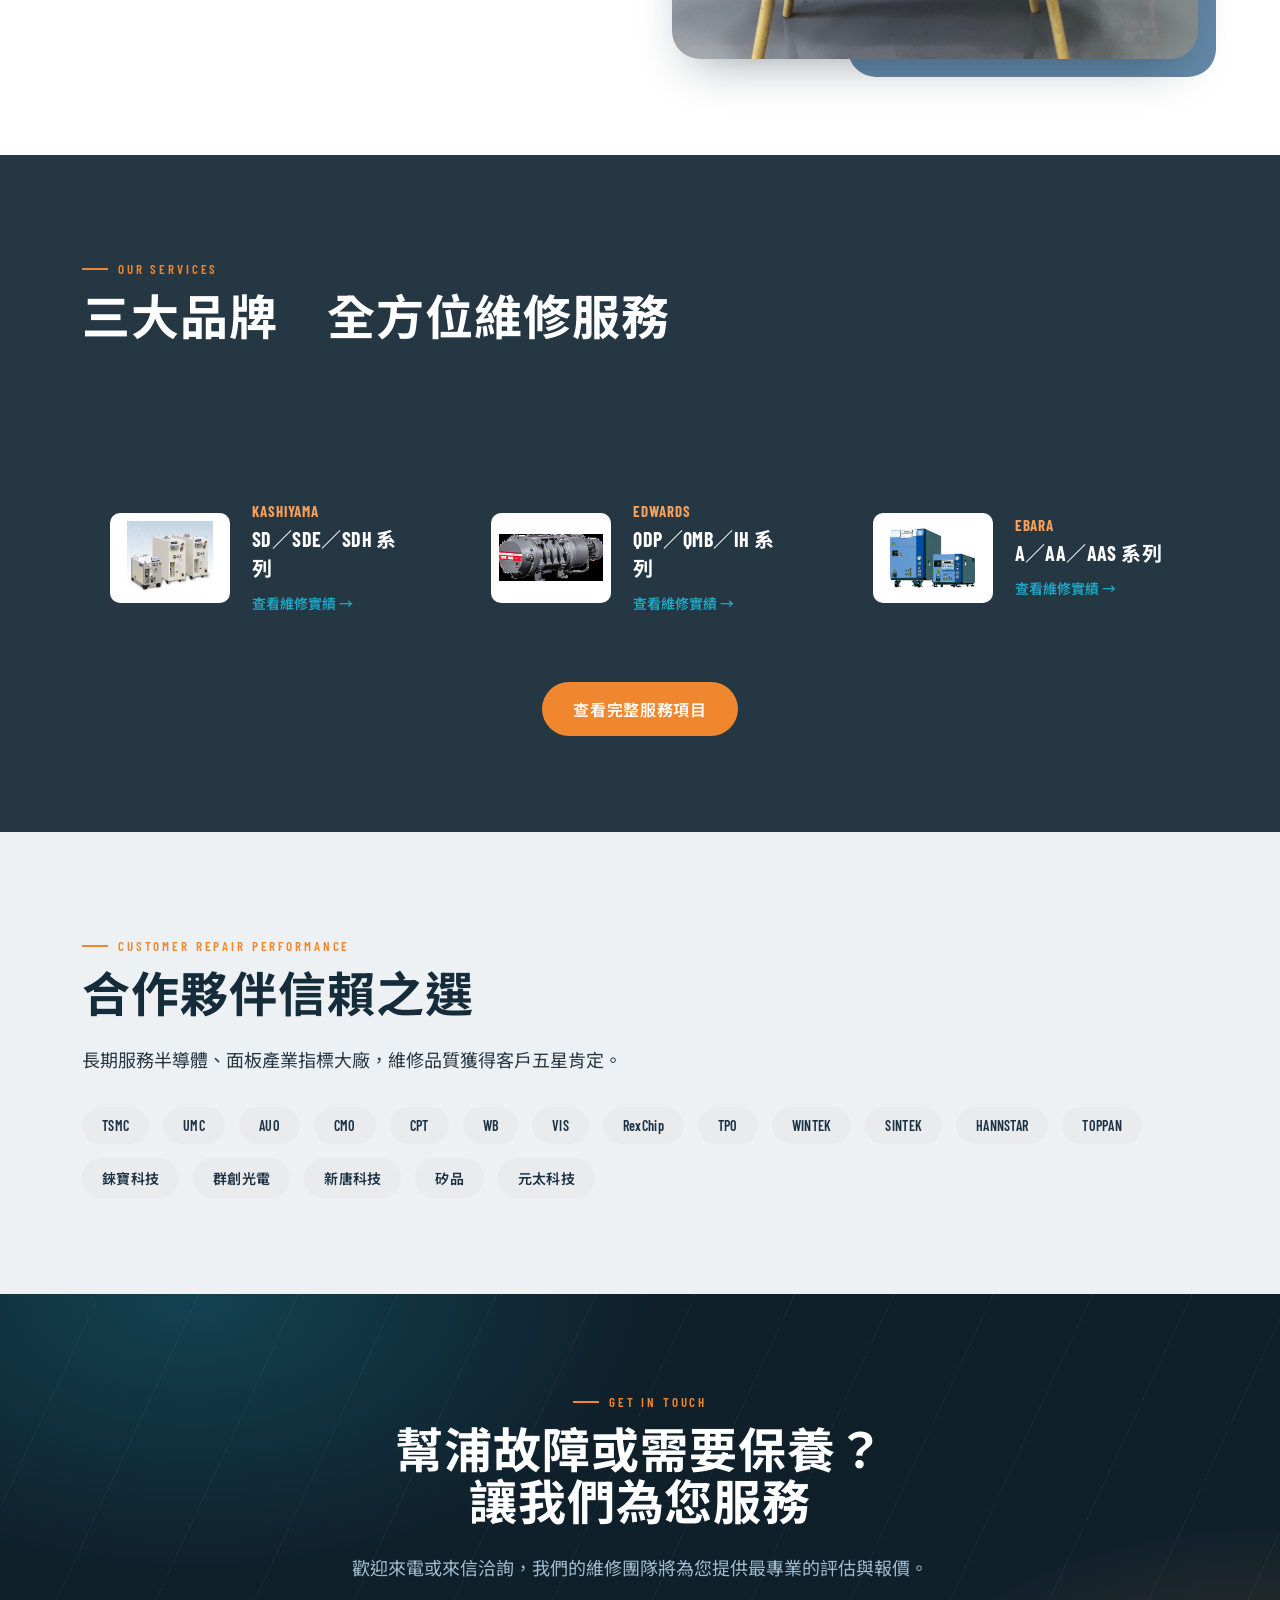
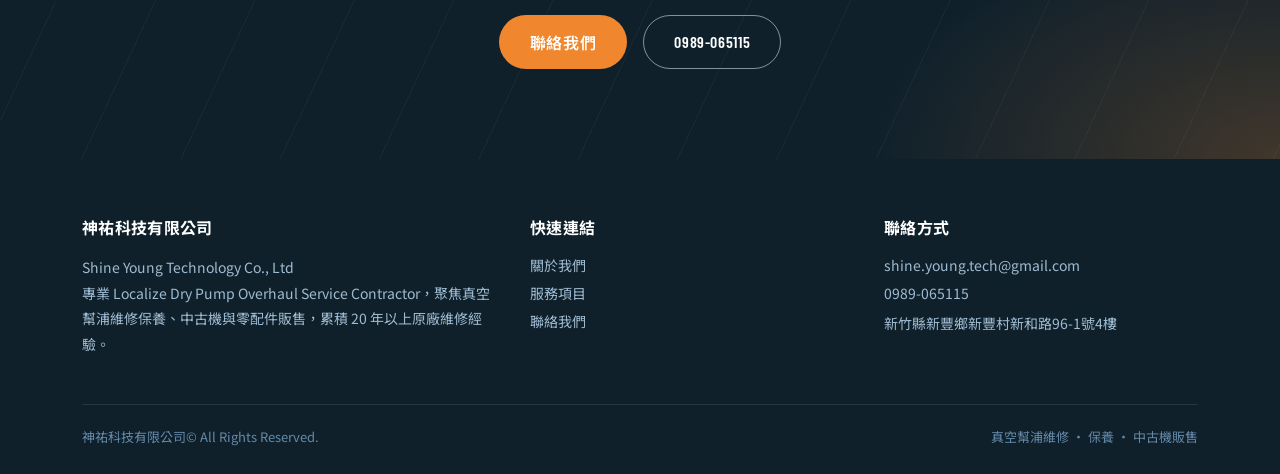
==== commit e11c3855: "color" ====
--- a/index.html
+++ b/index.html
@@ -157,7 +157,7 @@
         </div>
       </div>
       <div class="footer-bottom">
-        <span>© 神祐科技有限公司. All rights reserved.</span>
+        <span>神祐科技有限公司© All Rights Reserved.</span>
         <span>真空幫浦維修 · 保養 · 中古機販售</span>
       </div>
     </div>
--- a/styles.css
+++ b/styles.css
@@ -1,4 +1,4 @@
-/* ===========================================================
+/* ===========================================================  
    SHINE YOUNG TECH — site stylesheet
    Palette derived from the company deck:
    navy 950 #10222E / navy 800 #1A3244 / panel 700 #263744
@@ -140,10 +140,10 @@
   font-family:var(--font-display);
   font-weight:700;
   font-size:19px;
-  color:var(--white);
+ color:#fb9e4c;
   letter-spacing:.03em;
 }
-.brand-text span{color:var(--teal-400);}
+.brand-text span{color:var＃F0872E;}
 .nav-links{display:flex;align-items:center;gap:10px;}
 .nav-links a{
   padding:9px 22px;
